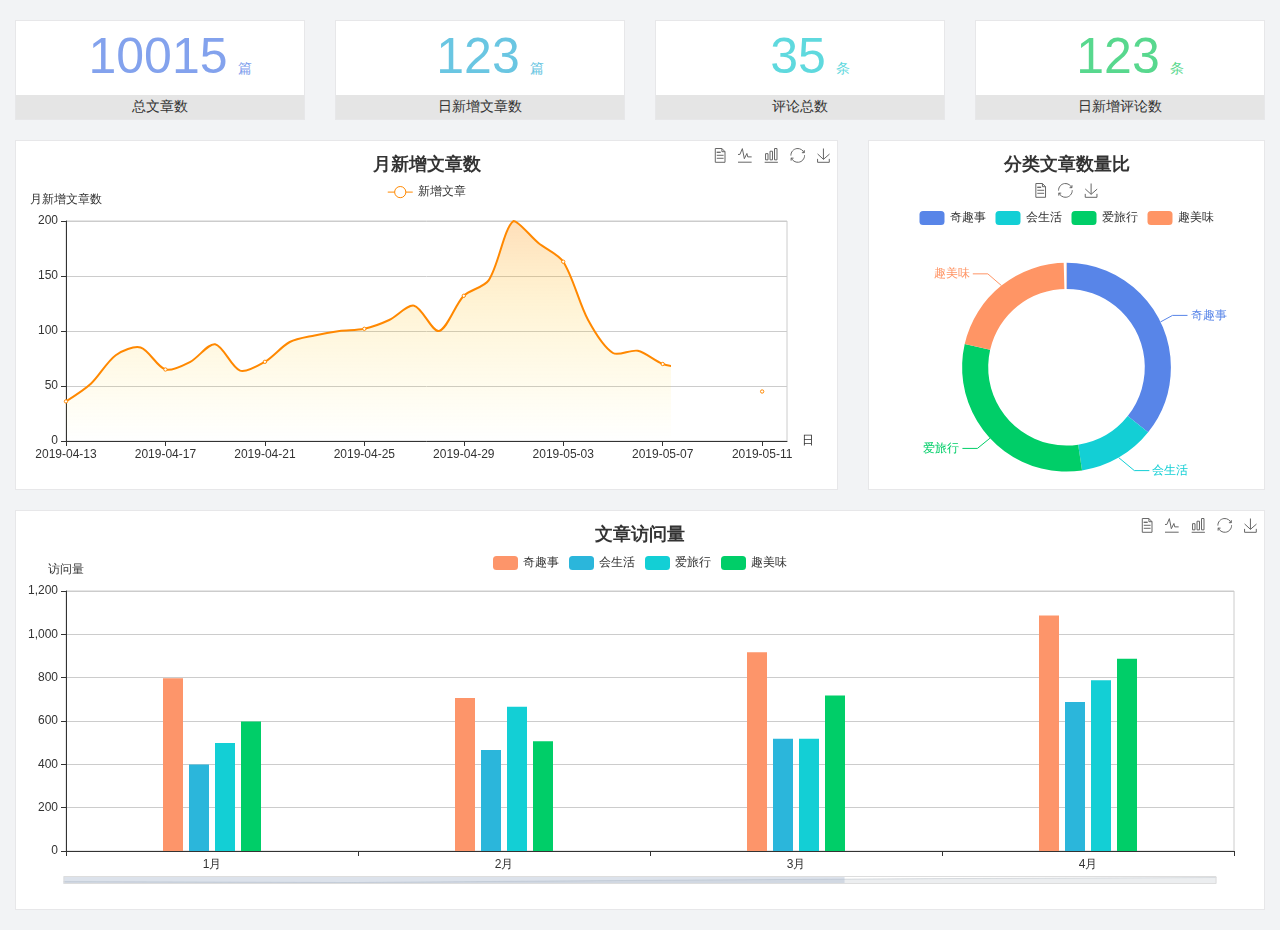
==== home/dashboard.html @ 99ad6ff6 "init project" ====
<!DOCTYPE html>
<html lang="en">

<head>
  <meta charset="UTF-8">
  <meta name="viewport" content="width=device-width, initial-scale=1.0">
  <meta http-equiv="X-UA-Compatible" content="ie=edge">
  <title>图表统计</title>
  <link rel="stylesheet" href="../../assets/lib/bootstrap.css" />
  <link rel="stylesheet" href="../../assets/lib/main.css" />
  <script src="../../assets/lib/jquery.js"></script>
  <script type="text/javascript" src="../../assets/lib/echarts.min.js"></script>
</head>

<body>
  <div class="container-fluid">
    <div class="row spannel_list">
      <div class="col-sm-3 col-xs-6">
        <div class="spannel">
          <em>10015</em><span>篇</span>
          <b>总文章数</b>
        </div>
      </div>
      <div class="col-sm-3 col-xs-6">
        <div class="spannel scolor01">
          <em>123</em><span>篇</span>
          <b>日新增文章数</b>
        </div>
      </div>
      <div class="col-sm-3 col-xs-6">
        <div class="spannel scolor02">
          <em>35</em><span>条</span>
          <b>评论总数</b>
        </div>
      </div>
      <div class="col-sm-3 col-xs-6">
        <div class="spannel scolor03">
          <em>123</em><span>条</span>
          <b>日新增评论数</b>
        </div>
      </div>
    </div>
  </div>

  <div class="container-fluid">
    <div class="row curve-pie">
      <div class="col-lg-8 col-md-8">
        <div class="gragh_pannel" id="curve_show"></div>
      </div>
      <div class="col-lg-4 col-md-4">
        <div class="gragh_pannel" id="pie_show"></div>
      </div>
    </div>
  </div>

  <div class="container-fluid">
    <div class="column_pannel" id="column_show"></div>
  </div>

  <script>
    var oChart = echarts.init(document.getElementById('curve_show'));
    var aList_all = [
      { 'count': 36, 'date': '2019-04-13' },
      { 'count': 52, 'date': '2019-04-14' },
      { 'count': 78, 'date': '2019-04-15' },
      { 'count': 85, 'date': '2019-04-16' },
      { 'count': 65, 'date': '2019-04-17' },
      { 'count': 72, 'date': '2019-04-18' },
      { 'count': 88, 'date': '2019-04-19' },
      { 'count': 64, 'date': '2019-04-20' },
      { 'count': 72, 'date': '2019-04-21' },
      { 'count': 90, 'date': '2019-04-22' },
      { 'count': 96, 'date': '2019-04-23' },
      { 'count': 100, 'date': '2019-04-24' },
      { 'count': 102, 'date': '2019-04-25' },
      { 'count': 110, 'date': '2019-04-26' },
      { 'count': 123, 'date': '2019-04-27' },
      { 'count': 100, 'date': '2019-04-28' },
      { 'count': 132, 'date': '2019-04-29' },
      { 'count': 146, 'date': '2019-04-30' },
      { 'count': 200, 'date': '2019-05-01' },
      { 'count': 180, 'date': '2019-05-02' },
      { 'count': 163, 'date': '2019-05-03' },
      { 'count': 110, 'date': '2019-05-04' },
      { 'count': 80, 'date': '2019-05-05' },
      { 'count': 82, 'date': '2019-05-06' },
      { 'count': 70, 'date': '2019-05-07' },
      { 'count': 65, 'date': '2019-05-08' },
      { 'count': 54, 'date': '2019-05-09' },
      { 'count': 40, 'date': '2019-05-10' },
      { 'count': 45, 'date': '2019-05-11' },
      { 'count': 38, 'date': '2019-05-12' },
    ];

    let aCount = [];
    let aDate = [];

    for (var i = 0; i < aList_all.length; i++) {
      aCount.push(aList_all[i].count);
      aDate.push(aList_all[i].date);
    }

    var chartopt = {
      title: {
        text: '月新增文章数',
        left: 'center',
        top: '10'
      },
      tooltip: {
        trigger: 'axis'
      },
      legend: {
        data: ['新增文章'],
        top: '40'
      },
      toolbox: {
        show: true,
        feature: {
          mark: { show: true },
          dataView: { show: true, readOnly: false },
          magicType: { show: true, type: ['line', 'bar'] },
          restore: { show: true },
          saveAsImage: { show: true }
        }
      },
      calculable: true,
      xAxis: [
        {
          name: '日',
          type: 'category',
          boundaryGap: false,
          data: aDate
        }
      ],
      yAxis: [
        {
          name: '月新增文章数',
          type: 'value'
        }
      ],
      series: [
        {
          name: '新增文章',
          type: 'line',
          smooth: true,
          itemStyle: { normal: { areaStyle: { type: 'default' }, color: '#f80' }, lineStyle: { color: '#f80' } },
          data: aCount
        }],
      areaStyle: {
        normal: {
          color: new echarts.graphic.LinearGradient(0, 0, 0, 1, [{
            offset: 0,
            color: 'rgba(255,136,0,0.39)'
          }, {
            offset: .34,
            color: 'rgba(255,180,0,0.25)'
          }, {
            offset: 1,
            color: 'rgba(255,222,0,0.00)'
          }])

        }
      },
      grid: {
        show: true,
        x: 50,
        x2: 50,
        y: 80,
        height: 220
      }
    };

    oChart.setOption(chartopt);


    var oPie = echarts.init(document.getElementById('pie_show'));
    var oPieopt =
    {
      title: {
        top: 10,
        text: '分类文章数量比',
        x: 'center'
      },
      tooltip: {
        trigger: 'item',
        formatter: "{a} <br/>{b} : {c} ({d}%)"
      },
      color: ['#5885e8', '#13cfd5', '#00ce68', '#ff9565'],
      legend: {
        x: 'center',
        top: 65,
        data: ['奇趣事', '会生活', '爱旅行', '趣美味']
      },
      toolbox: {
        show: true,
        x: 'center',
        top: 35,
        feature: {
          mark: { show: true },
          dataView: { show: true, readOnly: false },
          magicType: {
            show: true,
            type: ['pie', 'funnel'],
            option: {
              funnel: {
                x: '25%',
                width: '50%',
                funnelAlign: 'left',
                max: 1548
              }
            }
          },
          restore: { show: true },
          saveAsImage: { show: true }
        }
      },
      calculable: true,
      series: [
        {
          name: '访问来源',
          type: 'pie',
          radius: ['45%', '60%'],
          center: ['50%', '65%'],
          data: [
            { value: 300, name: '奇趣事' },
            { value: 100, name: '会生活' },
            { value: 260, name: '爱旅行' },
            { value: 180, name: '趣美味' }
          ]
        }
      ]
    };
    oPie.setOption(oPieopt);



    var oColumn = this.echarts.init(document.getElementById('column_show'));
    var oColumnopt =
    {
      title: {
        text: '文章访问量',
        left: 'center',
        top: '10'
      },
      tooltip: {
        trigger: 'axis'
      },
      legend: {
        data: ['奇趣事', '会生活', '爱旅行', '趣美味'],
        top: '40'
      },
      toolbox: {
        show: true,
        feature: {
          mark: { show: true },
          dataView: { show: true, readOnly: false },
          magicType: { show: true, type: ['line', 'bar'] },
          restore: { show: true },
          saveAsImage: { show: true }
        }
      },
      calculable: true,
      xAxis: [
        {
          type: 'category',
          data: ['1月', '2月', '3月', '4月', '5月']
        }
      ],
      yAxis: [
        {
          name: '访问量',
          type: 'value'
        }
      ],
      series: [
        {
          name: '奇趣事',
          type: 'bar',
          barWidth: 20,
          itemStyle: {
            normal: { areaStyle: { type: 'default' }, color: '#fd956a' }
          },
          data: [800, 708, 920, 1090, 1200]
        },
        {
          name: '会生活',
          type: 'bar',
          barWidth: 20,
          itemStyle: {
            normal: { areaStyle: { type: 'default' }, color: '#2bb6db' }
          },
          data: [400, 468, 520, 690, 800]
        },
        {
          name: '爱旅行',
          type: 'bar',
          barWidth: 20,
          itemStyle: {
            normal: { areaStyle: { type: 'default' }, color: '#13cfd5' }
          },
          data: [500, 668, 520, 790, 900]
        },
        {
          name: '趣美味',
          type: 'bar',
          barWidth: 20,
          itemStyle: {
            normal: { areaStyle: { type: 'default' }, color: '#00ce68' }
          },
          data: [600, 508, 720, 890, 1000]
        }
      ],
      grid: {
        show: true,
        x: 50,
        x2: 30,
        y: 80,
        height: 260
      },
      dataZoom: [//给x轴设置滚动条
        {
          start: 0,//默认为0
          end: 100 - 1000 / 31,//默认为100
          type: 'slider',
          show: true,
          xAxisIndex: [0],
          handleSize: 0,//滑动条的 左右2个滑动条的大小
          height: 8,//组件高度
          left: 45, //左边的距离
          right: 50,//右边的距离
          bottom: 26,//右边的距离
          handleColor: '#ddd',//h滑动图标的颜色
          handleStyle: {
            borderColor: "#cacaca",
            borderWidth: "1",
            shadowBlur: 2,
            background: "#ddd",
            shadowColor: "#ddd",
          }
        }]
    };
    oColumn.setOption(oColumnopt);
  </script>
</body>

</html>
---- assets/lib/main.css ----
body{
    font-family:'MicroSoft YaHei';
    background-color: #f2f3f5;
}
.main_wrap{
    position:fixed;
    width:100%;
    height:100%;
    left:0px;
    top:0px;
    background:url('../images/login_bg.jpg'); 
    background-size:100% 100%; 
  }
.header{
    width:1200px;
    overflow: hidden;
    margin:20px auto 0;
}
.heade .logo{
    float: left;
}
.header .copyright{
    float:right;
    font-size:12px;
    color:#fff;
    text-align:right;
    line-height:20px;
    margin-top:10px;
}
.login_form_con{
    position:absolute;
    left:50%;
    top:50%;
    margin-left:-200px;
    margin-top:-155px;
    width:400px;
    height:310px;
    background-color: #edeff0;
}

.login_form{
    position: relative;
}

.login_form .icon-user{
    position:absolute;
    font-size:16px;
    color:#999;
    left:46px;
    top:12px;
}
.login_form .icon-key{
    position:absolute;
    font-size:18px;
    color:#999;
    left:46px;
    top:78px;
}
.login_title{
    height:60px;
    background:url('../images/login_title.png') center center no-repeat #fff;
}
.input_txt,.input_pass,.input_sub{
    display:block;
    width:334px;
    height:37px;
    padding:0px;
    text-indent:40px;
    border:1px solid #ddd;
    margin:27px auto 0;
    outline:none;
}
.input_sub{
    margin-top:40px;
    height:42px;
    background-color: #19b9e7;
    text-indent:0px;
    font-size:18px;
    color:#fff;
    cursor: pointer;
}
.input_sub:hover{
    background-color: #08a0cc;
}

.sider{
    position:fixed;
    left:0;
    top:0;
    bottom:0;
    width:210px;
    background-color: #323745;
}
.sider .logo{
    display:block;
    height:56px;
    background-color: #242732;
    overflow: hidden;
}
.sider .logo img{
    display:block;
    margin:6px auto 0;
}
.user_info{
    height:79px;
    border-bottom:1px solid #5a5e6b;
}

.user_info img{
    float: left;
    width:40px;
    height:40px;
    border-radius:20px;
    margin:19px 0 0 30px;
}
.user_info span{
    float: left;
    width:120px;
    font-size:12px;
    color:#fff;
    margin:23px 0 0 20px;
}
.user_info b{
    float: left;
    width: 120px;
    font-weight:normal;
    font-size:12px;
    color:#adafb5;
    margin:2px 0 0 20px;
}

.menu .level01{
    height:50px;
    line-height:50px;
}
.menu .level01 a{
    display:block;
    height:50px;
    font-size:12px;
    color:#adafb5;
    overflow: hidden;
}
.menu .level01.active a{
    background-color: #1378f0;
    color:#fff;
}
.menu .level01.active i{
    color:#fff;
}

.menu .level01 a:hover{
    background-color: #1378f0;
    color:#fff;
}
.menu .level01 a:hover i{
    color:#fff;
}
.menu .level01 i{
    color:#61646f;
    font-size:22px;
    float: left;
    margin-left:26px;
}
.menu .level01 span{
    float: left;
    margin-left:10px;
}
.menu .level01 b{
    float: right;
    margin-right:20px;
    font-weight:normal;
    transform:rotate(90deg);
    transition:all 500ms ease;
}

.menu .level01 .rotate0{
    transform:rotate(0deg);
}

.menu .level02{
    background: #242732;
    display:none;
}


.menu .level02 li{
    height:40px;
    line-height:40px;
}
.menu .level02 li a{
    display:block;
    height:40px;
    font-size:12px;
    color:#adafb5;
    overflow: hidden;
}

.menu .level02 li a:hover{
    background-color: #1378f0;
    color:#fff;
}

.menu .level02 li i{
    font-size:12px;
    float: left;
    margin-left:60px;
}
.menu .level02 li span{
    font-size:12px;
    float: left;
    margin-left:5px;
}

.menu .level02 .active a{
    color:#ffae00;
}

.header_bar{
    position:fixed;
    left:210px;
    right:0;
    top:0;
    height:56px;
    background-color: #fff;
}

.main{
    position:fixed;
    left:210px;
    top:56px;
    right:0;
    bottom:0;
    background-color: #f2f3f5;
}

.search_form{
    width:218px;
    height:33px;
    border:1px solid #ddd;
    background-color: #f2f3f5;
    border-radius:16px;
    float: left;
    margin:12px 0 0 27px;
}

.search_form input{
    padding:0px;
    margin:0px;
    border:0px;
    float: left;
    background-color: #f2f3f5;
    font-size:12px;
    width:175px;
    height:31px;
    margin-left:12px;
    outline:none;
   
}

.search_form .icon-search{
    line-height:33px;
    cursor: pointer;
    font-size:18px;
    color:#abaebb;
}
.user_center_link{
    float:right;

}
.user_center_link a{
    line-height:56px;
    font-size:12px;
    color:#999;
    margin-right:15px;
}
.user_center_link a:hover{
    color:#ffae00
}

.user_center_link img{
    width:42px;
    height:42px;
    border-radius:32px;
    margin-right:10px;
}

.spannel_list{
    margin-top:20px;
}

.spannel{
	height:100px;
	overflow:hidden;
	text-align:center;
    position:relative;
    background-color: #fff;
    border:1px solid #e7e7e9;
    margin-bottom:20px;
}

.spannel em{
    font-style:normal;
	font-size:50px;
	line-height:50px;
	display:inline-block;
	margin:10px 0 0 20px;
	font-family:'Arial';
	color:#83a2ed;
}

.spannel span{
	font-size:14px;
	display:inline-block;
	color:#83a2ed;
	margin-left:10px;
}

.spannel b{
	position:absolute;
	left:0;
	bottom:0;
	width:100%;
	line-height:24px;
	background:#e5e5e5;
	color:#333;
	font-size:14px;
	font-weight:normal;
}

.scolor01 em,.scolor01 span{
	color:#6ac6e2;
}

.scolor02 em,.scolor02 span{
	color:#5fd9de;
}

.scolor03 em,.scolor03 span{
	color:#58d88e;
}


.gragh_pannel{
    height:350px;
    border:1px solid #e7e7e9;
    background-color: #fff!important; 
    margin-bottom:20px;  
}

.column_pannel{
    margin-bottom:20px;
    height:400px;
    border:1px solid #e7e7e9;
    background-color: #fff!important;   
}

.common_title{
    line-height:42px;
    background-color: #fbfbfb;
    border:1px solid #e7e7e9;
    margin-top:20px;
    text-indent: 15px;
    font-size:14px;
    color:#333;
}

.common_con{
    border:1px solid #e7e7e9;
    border-top:0px;
    background-color: #fff;
    padding-bottom:20px;
    margin-bottom:20px;
}
.opt_btns{
    margin-top:20px;
}

.mp20{
    margin-top:20px;
}

.pagination{   
   margin:0;
}

.article_form{
    margin-top:20px;
}

.form-group{
    margin-bottom:25px;
}

.form-group label{
    font-weight:normal;
    color:#666;
}

.icon-icondate{
    line-height:16px;
}

.user_pic{
    width:100px;
    height:100px;
    margin-bottom:10px;
}

.article_cover{
    width:200px;
    height:200px;
    margin-bottom:10px;
}
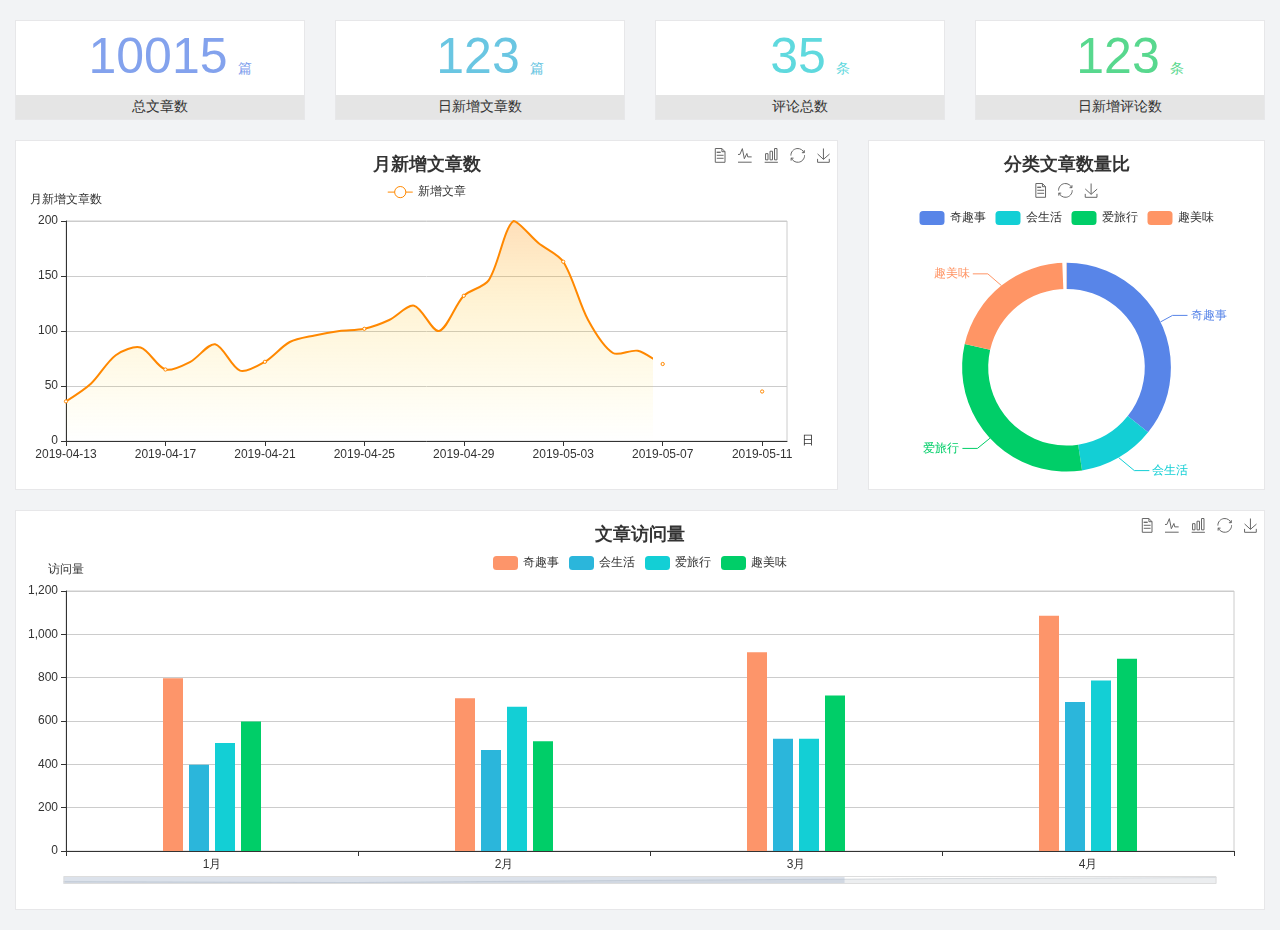
==== commit db1acbab: "完成了后台功能" ====
--- a/home/dashboard.html
+++ b/home/dashboard.html
@@ -6,10 +6,10 @@
   <meta name="viewport" content="width=device-width, initial-scale=1.0">
   <meta http-equiv="X-UA-Compatible" content="ie=edge">
   <title>图表统计</title>
-  <link rel="stylesheet" href="../../assets/lib/bootstrap.css" />
-  <link rel="stylesheet" href="../../assets/lib/main.css" />
-  <script src="../../assets/lib/jquery.js"></script>
-  <script type="text/javascript" src="../../assets/lib/echarts.min.js"></script>
+  <link rel="stylesheet" href="../assets/lib/bootstrap.css" />
+  <link rel="stylesheet" href="../assets/lib/main.css" />
+  <script src="../assets/lib/jquery.js"></script>
+  <script type="text/javascript" src="../assets/lib/echarts.min.js"></script>
 </head>
 
 <body>
